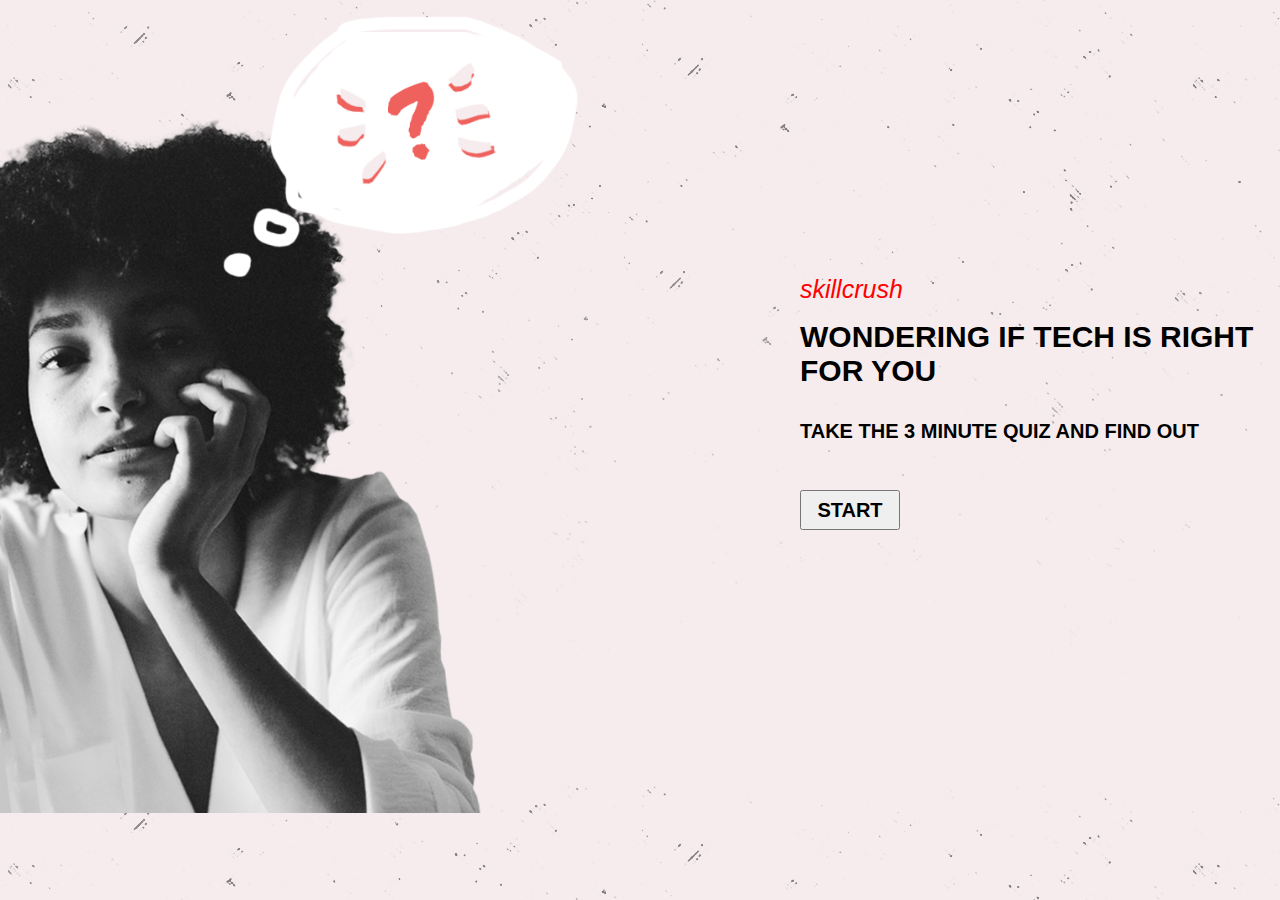
==== index.html @ 57a3a23d "quiz game" ====
<!DOCTYPE html>
<html lang="en">
<head>
    <meta charset="UTF-8">
    <meta http-equiv="X-UA-Compatible" content="IE=edge">
    <meta name="viewport" content="width=device-width, initial-scale=1.0">
    <title>Document</title>
    <link rel="stylesheet" href="index.css">
</head>
<body>
    <div id="container" >
        <div class="photo">
        <img id="photo1" src="quiz-lady-1.png">
        </div>
        <div class="text">
           <p id="txt1"> skillcrush </p>
           <p id="txt2">WONDERING IF TECH IS RIGHT<br/> FOR YOU</p>
           <p id="txt3">TAKE THE 3 MINUTE QUIZ AND FIND OUT</p>
           <button id="strt"  onclick="myfunction()">START</button>
           <!-- <p id="txt5">or press ENTER</p> -->
        </div>
       
    </div>
    <div id="page2" class="panel" hidden>
      <div class="a">
        <input id="q1" type="text" value="QUESTION 1 OF 3">
        <!-- <div style='transform: scale(0.65); position: relative; top: -100px;'> -->
            <h3>WHAT IS full form of css</h3>
            <p>Choose 1 answer</p>
            <!-- <hr /> -->
        
            <div id='block-11'>
              <label for='option-11'  style=' padding: 1px; font-size: 1rem;'>
            <div id="box1">
              
                <input type='radio' name='option' value='1lack' id='option-11' style='margin-right: 10px; vertical-align: middle; margin-top: -2px;font-size: 5px;text-align: center;' />
                cascading style sheet</label>
              <span id='result-11'>

              </span>
              <!-- </center> -->
            </div>
            </div>
            <!-- <hr /> -->
          
            <div id='block-12' >
              <label for='option-12'  style=' padding: -1px; font-size: 1rem;'>
                <div id="box1">
                <input type='radio' name='option' value='2lack' id='option-12' style=' margin-right: 10px; vertical-align: middle; margin-top: -2px;text-align: center;' />
                cascade style server</label>
              <span id='result-12'></span>
            </div>
            </div>
            <!-- <hr /> -->
          
            <div id='block-13'>
              <label for='option-13'  style=' padding: 1px; font-size: 1rem;'>
                <div id="box1">
                <input type='radio' name='option' value='3lacks' id='option-13' style=' margin-right: 10px; vertical-align: middle; margin-top: -2px;' />
                camron server style</label>
              <span id='result-13'></span>
            </div>
            </div>
            <!-- <hr /> -->
          
            <div id='block-14' >
              <label for='option-14' style=' padding: -1px; font-size: 1rem;'>
                <div id="box1">
                <input type='radio' name='option' value='4lacks' id='option-14' style=' margin-right: 10px; vertical-align: middle; margin-top: -2px;' />
                casata style sheet</label>
              <span id='result-14'></span>
            </div>
          </div>
            <!-- <hr /> -->
            <button id="strt-1" type='button' onclick='displayAnswer1()' style='width: 100px; height: 40px; border-radius: 3px; background-color: lightblue; font-weight: 700;margin-top: 10px;margin-right: 10px;margin-left: 50px;'>Submit</button>
            <button id="strt-2" type='button' onclick='myfunction2()'style='width: 100px; height: 40px; border-radius: 3px; background-color: lightblue; font-weight: 700;margin-right: 10px;'>NEXT</button>
          </div>
        </div>
        <div id="page3" class="panel" hidden>
          <div class="b">
            <input id="q2" type="text" value="QUESTION 2 OF 3">
            <!-- <div style='transform: scale(0.65); position: relative; top: -100px;'> -->
                <h3>JAVASCRIPT IS AN _ LANGUAGE</h3>
                <p>Choose 1 answer</p>
                <!-- <hr /> -->
            
                <div id='block-15' style='padding: 1px;'>
                  <label for='option-15' style=' padding: 1px; font-size: 1rem;'>
                    <div id="box1">
                    <input type='radio' name='option' value='1lack' id='option-15' style=' margin-right: 10px; vertical-align: middle; margin-top: -2px;' />
                    OBJECT ORIENTED LANGUAGE</label>
                  <span id='result-15'></span>
                </div>
                </div>
                <!-- <hr /> -->
              
                <div id='block-16' >
                  <label for='option-16' style=' padding: -1px; font-size: 1rem;'>
                    <div id="box1">
                    <input type='radio' name='option' value='2lack' id='option-16' style=' margin-right: 10px; vertical-align: middle; margin-top: -2px;' />
                    OBJECT-BASED</label>
                  <span id='result-16'></span>
                </div>
                </div>
                <!-- <hr /> -->
              
                <div id='block-17' style='padding: 1px;'>
                  <label for='option-17' style=' padding: 1px; font-size: 1rem;'>
                    <div id="box1">
                    <input type='radio' name='option' value='3lacks' id='option-17' style=' margin-right: 10px; vertical-align: middle; margin-top: -2px;' />
                    PROCEDURAL</label>
                  <span id='result-17'></span>
                </div>
              </div>
                <!-- <hr /> -->
              
                <div id='block-18' style='padding: -1px;'>
                  <label for='option-18' style=' padding: -1px; font-size: 1rem;'>
                    <div id="box1">
                    <input type='radio' name='option' value='4lacks' id='option-18' style=' margin-right: 10px; vertical-align: middle; margin-top: -2px;' />
                    NONE OF THE ABOVE</label>
                  <span id='result-18'></span>
                </div>
              </div>
                <!-- <hr /> -->
                <button id="strt-3" type='button' onclick='displayAnswer2()' style='width: 100px; height: 40px; border-radius: 3px; background-color: lightblue; font-weight: 700;padding: 2px;margin-top: 10px;margin-right:-80px;margin-left: 50px;'>Submit</button>
                <button id="strt-4" type='button' onclick='myfunction3()'style='width: 100px; height: 40px; border-radius: 3px; background-color: lightblue; font-weight: 700;margin-left: 100px;margin-right:10px;'>NEXT</button>
              </div>
            </div>
            <div id="page4" class="panel" hidden>
              <div class="c">
                <input id="q3" type="text" value="QUESTION 3 OF 3">
                <!-- <div style='transform: scale(0.65); position: relative; top: -100px;'> -->
                    <h3> Upon encountering empty statements, what does the Javascript Interpreter do?</h3>
                    <p>Choose 1 answer</p>
                    <!-- <hr /> -->
                
                    <div id='block-19'>
                      
                      <label for='option-19' style=' padding: 1px; font-size: 1rem;'>
                        <div id="box1">
                        <input type='radio' name='option' value='1lack' id='option-19' style='margin-right: 10px; vertical-align: middle; margin-top: -2px;' />
                        IGNORES THE STATEMENT</label>
                      <span id='result-19'></span>
                    </div>
                    </div>
                    <!-- <hr /> -->
                  
                    <div id='block-20' >
                      <label for='option-20' style=' padding: -1px; font-size: 1rem;'>
                        <div id="box1">
                        <input type='radio' name='option' value='2lack' id='option-20' style=' margin-right: 10px; vertical-align: middle; margin-top: -2px;' />
                        THROWS A STATEMENT</label>
                      <span id='result-20'></span>
                    </div>
                    </div>
                    <!-- <hr /> -->
                  
                    <div id='block-21' >
                      <label for='option-21' style=' padding: 1px; font-size: 1rem;'>
                        <div id="box1">
                        <input type='radio' name='option' value='3lacks' id='option-21' style=' margin-right: 10px; vertical-align: middle; margin-top: -2px;' />
                        GIVES ERROR</label>
                      <span id='result-21'></span>
                    </div>
                    </div>
                    <!-- <hr /> -->
                  
                    <div id='block-22'>
                      <label for='option-22' style=' padding: -1px; font-size: 1rem;'>
                        <div id="box1">
                        <input type='radio' name='option' value='4lacks' id='option-22' style='transform: scale(1.6); margin-right: 10px; vertical-align: middle; margin-top: -2px;' />
                        NONE OF THE ABOVE</label>
                      <span id='result-22'></span>
                    </div>
                  </div>
                    <!-- <hr /> -->
                    <button id="strt-5" type='button' onclick='displayAnswer3()' style='width: 100px; height: 40px; border-radius: 3px; background-color: lightblue; font-weight: 700;margin-right: -70px;margin-left: 50px;margin-top:10px;'>Submit</button>
                    <button id="strt-6" type='button' onclick='myfunction4()'style='width: 100px; height: 40px; border-radius: 3px; background-color: lightblue; font-weight: 700;margin-left: 100px;'>NEXT</button>
                  </div>
                </div>    
                <div id="page5" class="panel" hidden>
                  <p></p>
                </div> 
       <div id="score">
        <!-- <button id="strt-6" type='button' onclick='myfunction5()'style='width: 100px; height: 40px; border-radius: 3px; background-color: lightblue; font-weight: 700;margin-left: 100px;'>CLICK ON THE BUTTON TO VIEW SCORE</button> -->
         
       </div>   
       
       
    
       <script>
         let count=0;
         document.getElementById('score').hidden=true;
    function myfunction()
      {
    document.getElementById("strt").addEventListener("click", function()
    {
  document.getElementById("container").hidden = true;
  document.getElementById("page2").hidden = false;
    },false);
    }
    function displayAnswer1() {
    if (document.getElementById('option-11').checked) {
      // document.getElementById('block-11').style.border = '3px solid limegreen'
      document.getElementById('result-11').style.color = 'limegreen'
      document.getElementById('result-11').innerHTML = 'Correct!'
      count+=10;
      document.getElementById("score").innerHTML = "<div class='yourscore'> YOUR SCORE IS </div><div class='countscore'>"+count+"</div>";
      // document.getElementById('score').innerHTML=count;
      // document.getElementById("score").innerHTML = "<span style='font-size: 20px; font-family: sans-serif;  margin-bottom: 50px;'> YOUR SCORE IS </span>"+count;
          }
    if (document.getElementById('option-12').checked) {
      // document.getElementById('block-12').style.border = '3px solid red'
      document.getElementById('result-12').style.color = 'red'
      document.getElementById('result-12').innerHTML = 'Incorrect!'
      showCorrectAnswer1()
    }
    if (document.getElementById('option-13').checked) {
      // document.getElementById('block-13').style.border = '3px solid red'
      document.getElementById('result-13').style.color = 'red'
      document.getElementById('result-13').innerHTML = 'Incorrect!'
      showCorrectAnswer1()
    }
    if (document.getElementById('option-14').checked) {
      // document.getElementById('block-14').style.border = '3px solid red'
      document.getElementById('result-14').style.color = 'red'
      document.getElementById('result-14').innerHTML = 'Incorrect!'
      showCorrectAnswer1()
    }
}
  // function myfunction2()
  // {
  // document.getElementById("strt-2").addEventListener("click", function()
  //   {
  // document.getElementById("page2").hidden = true;
  // document.getElementById("page3").hidden = false;
  //   },false);
  // }

  function myfunction2()
      {
    document.getElementById("strt-2").addEventListener("click", function()
    {
  document.getElementById("page2").hidden = true;
  document.getElementById("page3").hidden = false;
    },false);
      }
      function displayAnswer2() {
    if (document.getElementById('option-15').checked) {
      // document.getElementById('block-15').style.border = '3px solid limegreen'
      document.getElementById('result-15').style.color = 'limegreen'
      document.getElementById('result-15').innerHTML = 'Correct!'
      count+=10;
      document.getElementById("score").innerHTML = "<div class='yourscore'> YOUR SCORE IS </div><div class='countscore'>"+count+"</div>"; 
    }
    if (document.getElementById('option-16').checked) {
      // document.getElementById('block-16').style.border = '3px solid red'
      document.getElementById('result-16').style.color = 'red'
      document.getElementById('result-16').innerHTML = 'Incorrect!'
      showCorrectAnswer1()
    }
    if (document.getElementById('option-17').checked) {
      // document.getElementById('block-17').style.border = '3px solid red'
      document.getElementById('result-17').style.color = 'red'
      document.getElementById('result-17').innerHTML = 'Incorrect!'
      showCorrectAnswer1()
    }
    if (document.getElementById('option-18').checked) {
      // document.getElementById('block-18').style.border = '3px solid red'
      document.getElementById('result-18').style.color = 'red'
      document.getElementById('result-18').innerHTML = 'Incorrect!'
      showCorrectAnswer1()
    }
}
function myfunction3()
      {
    document.getElementById("strt-4").addEventListener("click", function()
    {
  document.getElementById("page3").hidden = true;
  document.getElementById("page4").hidden = false;
    },false);
      }
      function displayAnswer3() {
    if (document.getElementById('option-19').checked) {
      // document.getElementById('block-19').style.border = '3px solid limegreen'
      document.getElementById('result-19').style.color = 'limegreen'
      document.getElementById('result-19').innerHTML = 'Correct!'
      count+=10;
      document.getElementById("score").innerHTML = "<div class='yourscore'> YOUR SCORE IS</div><div class='countscore'>"+count+"</div>"
      // document.getElementById('score').innerHTML=count;
      // document.getElementById("score").innerHTML = "<span style='font-size: 20px; font-family: sans-serif; margin-top: 50px;'> YOUR SCORE IS </span>"+count;  
    }
    if (document.getElementById('option-20').checked) {
      // document.getElementById('block-20').style.border = '3px solid red'
      document.getElementById('result-20').style.color = 'red'
      document.getElementById('result-20').innerHTML = 'Incorrect!'
      showCorrectAnswer1()
    }
    if (document.getElementById('option-21').checked) {
      // document.getElementById('block-21').style.border = '3px solid red'
      document.getElementById('result-21').style.color = 'red'
      document.getElementById('result-21').innerHTML = 'Incorrect!'
      showCorrectAnswer1()
    }
    if (document.getElementById('option-22').checked) {
      // document.getElementById('block-22').style.border = '3px solid red'
      document.getElementById('result-22').style.color = 'red'
      document.getElementById('result-22').innerHTML = 'Incorrect!'
      showCorrectAnswer1()
    }
}

function myfunction4()
      {
    document.getElementById("strt-6").addEventListener("click", function()
    {
  document.getElementById("page4").hidden = true;
  document.getElementById("score").hidden = false;
    },false);
      }
  //     function myfunction5()
  //     {    
  //   document.getElementById("strt-6").addEventListener("click", function()
  //   {
  //     var message = "Your score for the test is " + "count";
  // document.write("<p>" + message + "%</p>")
  //   });
  //   }

    </script>
    
</body>
</html>
---- index.css ----
.container{
    text-align: center;
}
#photo1{
    width: 600px;
    height: auto;
    position: absolute;
}
body{
    margin: 0;
}
#txt1{
    font-style: italic;
    position: absolute;
    margin-left: 800px;
    /* margin-bottom: 400px; */
    top: 250px;
    color: red;
    font-size:25px ;
}

#txt2{
    margin-left: 800px;
    top: 290px;
    position: absolute;
    /* font-style: bold; */
    font-weight: bold;
    font-size: 30px;
}
#txt3{
    margin-left: 800px;
    top: 400px;
    position: absolute;
    /* font-style: bold; */
    font-weight: bold;
    font-size: 20px;
}
#strt{
    margin-left: 800px;
    top: 490px;
    position: absolute;
    /* font-style: bold; */
    font-weight: bold;
    font-size: 20px;
    width: 100px;
    height: 40px;
}
#txt5{
    margin-left:930px;
    top:490px;
    position: absolute;
    /* font-style: bold; */
    font-weight: bold;
    font-size: 20px;
}
#q1{
    background-color: #ECD1D4;
    margin-top: 30px;
    width: 150px;
    height: 40px;
    text-align: center;
}
body{
    
    background: url("scratch.png");
    background-color: #F6ECED;
    font-family: Arial, Helvetica, sans-serif;
}
#page2{
    text-align: center;
}
#q2{
    background-color: #ECD1D4;
    margin-top: 30px;
    width: 150px;
    height: 40px;
    text-align: center;
}
#page3{
    text-align: center;
}
#q3{
    background-color: #ECD1D4;
    margin-top: 30px;
    width: 150px;
    height: 40px;
    text-align: center;


}
#page4{
    text-align: center;
}
#box1{
    width: 300px;
    height: 35px;
    color: black;
    /* background-color:crimson; */
    text-align: left;
    margin-left: 570px;
    border: 2px solid black;
    padding: -1px;
    padding-top: 11px;
}
/* #block-11{
    width: 500px;
    height: 30px;
} */
.yourscore{
    font-size: 30px;
     font-family: sans-serif; 
      margin-bottom: 50px;
    width: 250px;
    height: 20px;
    /* background-color: whitesmoke; */
    margin-left: auto;
    margin-right: auto;
    margin-top: 200px;  
    font-weight: bold;    
}
.countscore{
    width: 120px;
    height: 120px;
    border-radius: 50%;
    background-color:black;
    margin-left: auto;
    margin-right: auto;
    padding-top: 55px;
    padding-left: 55px;
    color: white;
    font-size: 50px;
    /* text-align: center; */
}
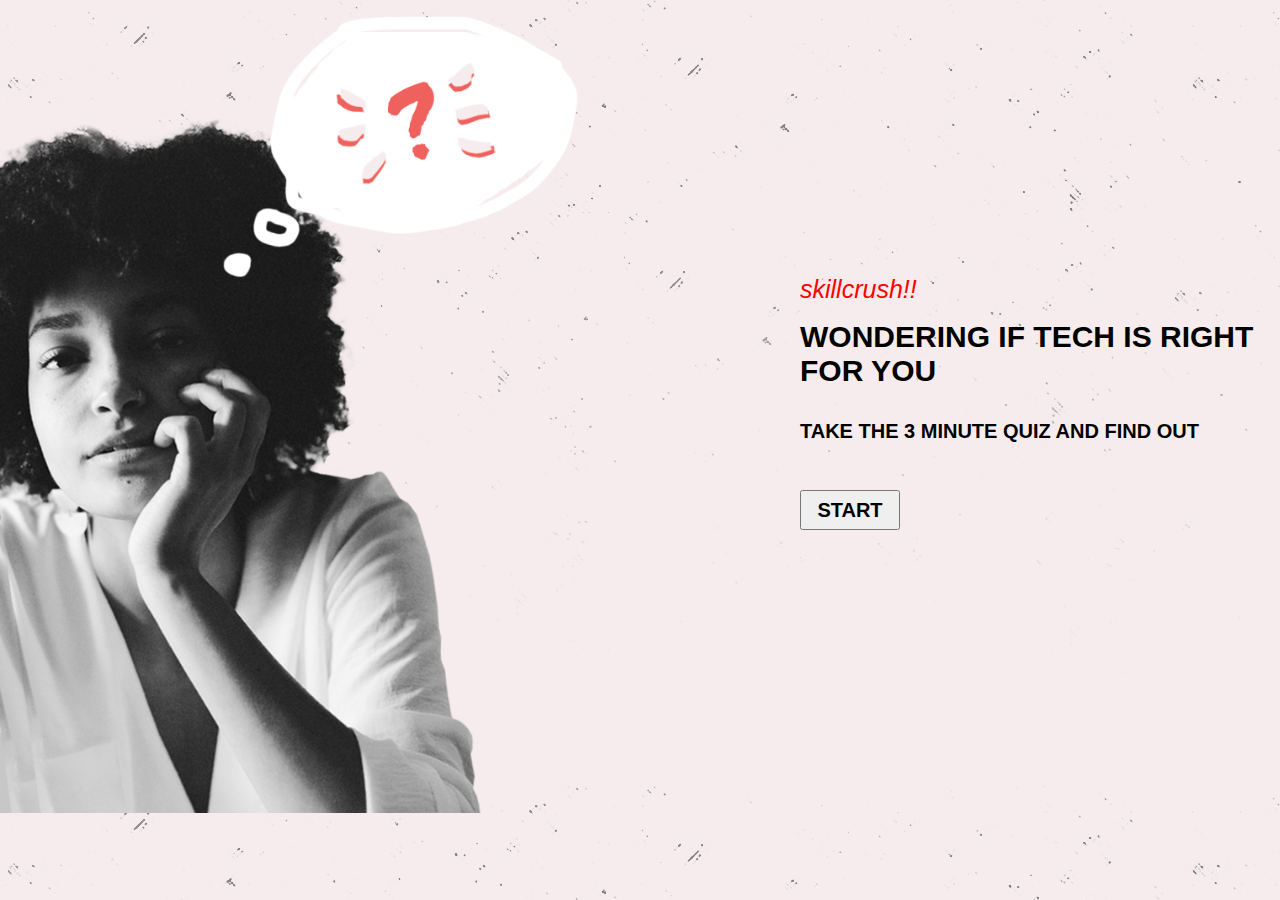
==== commit 3ad2e7cc: "changed index" ====
--- a/index.html
+++ b/index.html
@@ -13,7 +13,7 @@
         <img id="photo1" src="quiz-lady-1.png">
         </div>
         <div class="text">
-           <p id="txt1"> skillcrush </p>
+           <p id="txt1"> skillcrush!! </p>
            <p id="txt2">WONDERING IF TECH IS RIGHT<br/> FOR YOU</p>
            <p id="txt3">TAKE THE 3 MINUTE QUIZ AND FIND OUT</p>
            <button id="strt"  onclick="myfunction()">START</button>
